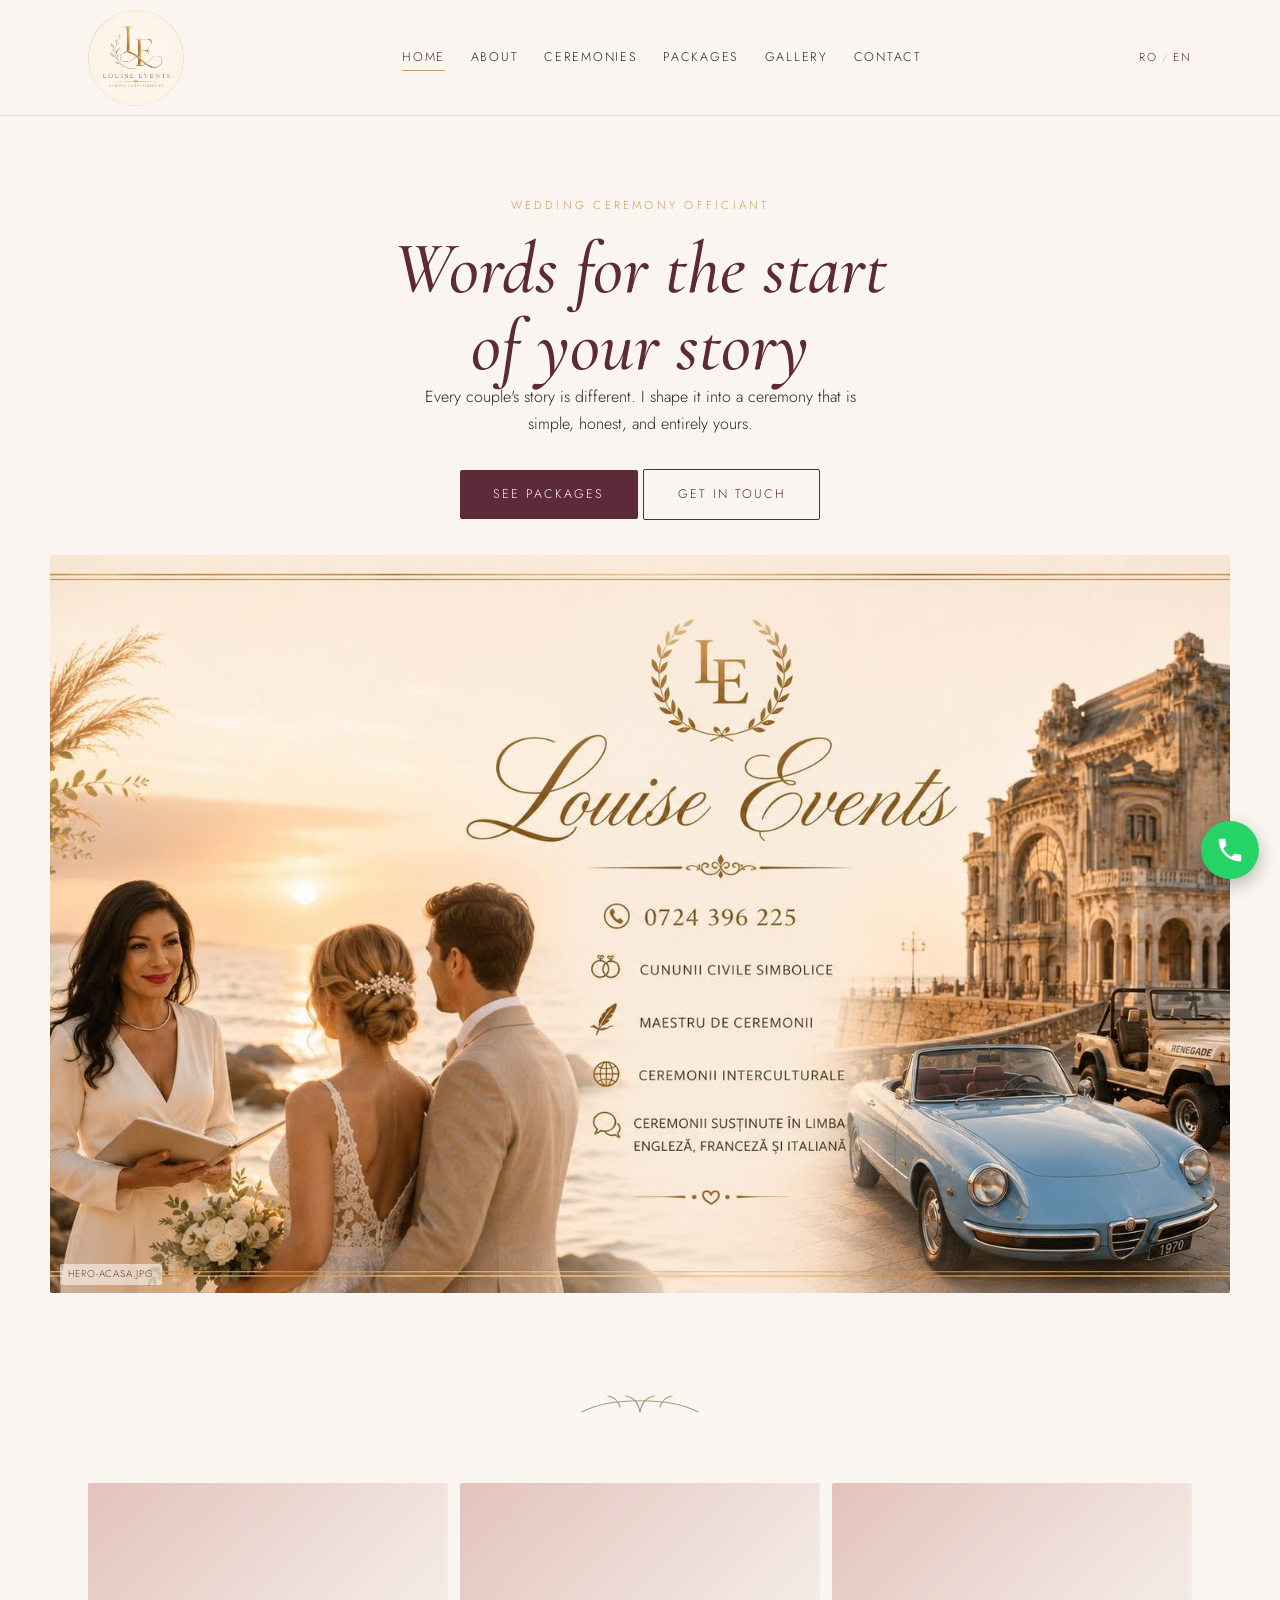
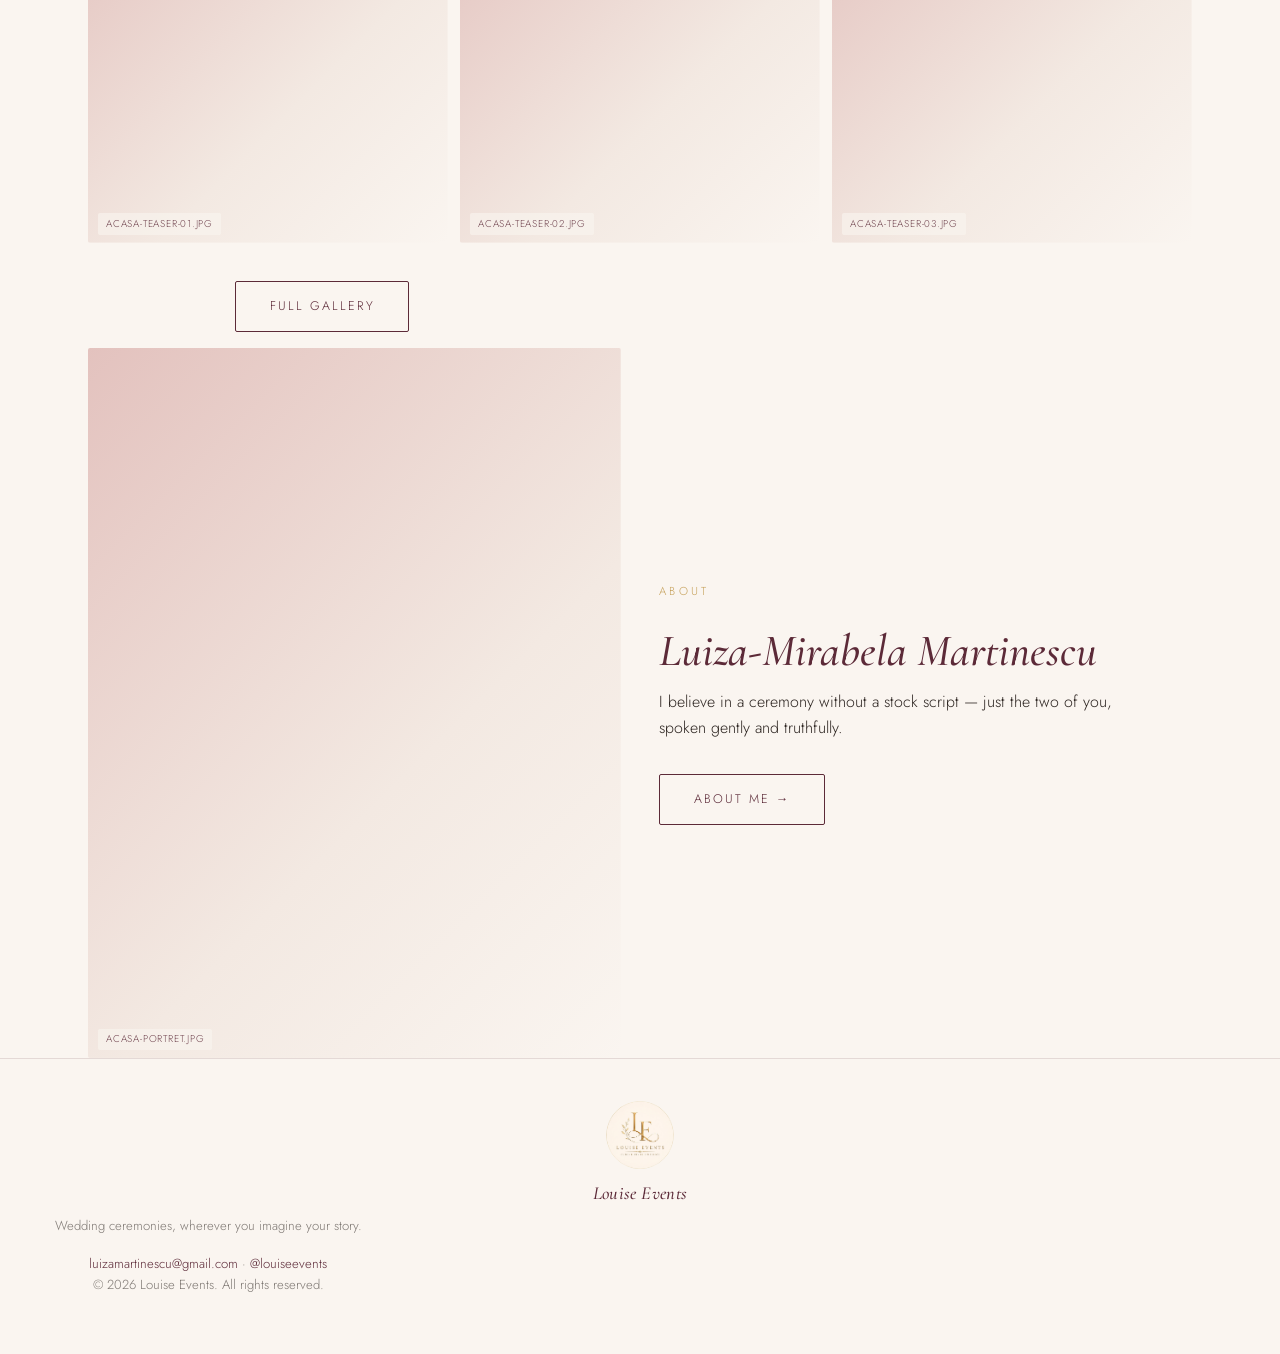
==== en/index.html @ 1252dd56 "Add files via upload first upload" ====
<!DOCTYPE html>
<html lang="en">
<head>
<meta charset="UTF-8">
<meta name="viewport" content="width=device-width, initial-scale=1.0">
<title>Louise Events — Wedding Ceremonies</title>
<meta name="description" content="Personalised wedding ceremonies, spoken from the heart — Louise Events.">
<link rel="stylesheet" href="../css/style.css">
</head>
<body>

<header class="site">
  <div class="nav-inner">
    <a class="logotype" href="index.html"><img src="../photos/louise-events-logo.jpg" alt="Louise Events" class="logo-mark"></a>
    <button class="nav-toggle" aria-label="Menu" aria-expanded="false">☰</button>
    <nav>
      <ul>
        <li><a class="active" href="index.html">Home</a></li>
        <li><a href="about.html">About</a></li>
        <li><a href="ceremonies.html">Ceremonies</a></li>
        <li><a href="packages.html">Packages</a></li>
        <li><a href="gallery.html">Gallery</a></li>
        <li><a href="contact.html">Contact</a></li>
      </ul>
    </nav>
    <div class="lang-switch"><a href="../index.html">RO</a><span>/</span><a href="index.html">EN</a></div>
  </div>
</header>

<main>
  <section class="hero wrap">
    <span class="eyebrow">Wedding Ceremony Officiant</span>
    <h1>Words for the start<br>of your story</h1>
    <p class="center">Every couple's story is different. I shape it into a ceremony that is simple, honest, and entirely yours.</p>
    <div>
      <a class="btn" href="packages.html">See packages</a>
      <a class="btn ghost" href="contact.html">Get in touch</a>
    </div>
    <div class="photo ratio-hero" data-slot="hero-acasa.jpg" style="background-image:url('../photos/hero-acasa.jpg'), var(--fallback-grad)"></div>
  </section>

  <div class="sprig" aria-hidden="true">
    <svg viewBox="0 0 120 40" fill="none" stroke="currentColor" stroke-width="1.2" stroke-linecap="round">
      <path d="M2 20 C 30 5, 90 5, 118 20"/>
      <path d="M60 20 C58 10 54 6 46 4"/>
      <path d="M60 20 C62 10 66 6 74 4"/>
      <path d="M40 15 C38 8 34 5 28 4"/>
      <path d="M80 15 C82 8 86 5 92 4"/>
    </svg>
  </div>

  <section class="wrap">
    <div class="gallery-grid">
      <div class="photo ratio-square" data-slot="acasa-teaser-01.jpg" style="background-image:url('../photos/acasa-teaser-01.jpg'), var(--fallback-grad)"></div>
      <div class="photo ratio-square" data-slot="acasa-teaser-02.jpg" style="background-image:url('../photos/acasa-teaser-02.jpg'), var(--fallback-grad)"></div>
      <div class="photo ratio-square" data-slot="acasa-teaser-03.jpg" style="background-image:url('../photos/acasa-teaser-03.jpg'), var(--fallback-grad)"></div>
    </div>
    <p class="center" style="margin-top:1.4rem"><a class="btn ghost" href="gallery.html">Full gallery</a></p>
  </section>

  <section class="wrap grid grid-2">
    <div class="photo ratio-tall" data-slot="acasa-portret.jpg" style="background-image:url('../photos/acasa-portret.jpg'), var(--fallback-grad)"></div>
    <div>
      <span class="eyebrow">About</span>
      <h2>Luiza-Mirabela Martinescu</h2>
      <p>I believe in a ceremony without a stock script — just the two of you, spoken gently and truthfully.</p>
      <a class="btn ghost" href="about.html">About me →</a>
    </div>
  </section>
</main>

<footer class="site">
  <img src="../photos/louise-events-logo.jpg" alt="Louise Events" class="logo-mark">
  <span class="logotype">Louise Events</span>
  <p>Wedding ceremonies, wherever you imagine your story.</p>
  <p class="contact-line"><a href="mailto:luizamartinescu@gmail.com">luizamartinescu@gmail.com</a> · <a href="https://www.facebook.com/profile.php?id=61591984422690" target="_blank" rel="noopener">@louiseevents</a></p>
  <p>© 2026 Louise Events. All rights reserved.</p>
</footer>

<script src="../js/nav.js"></script>
<a class="whatsapp-float" href="https://wa.me/40724396225?text=Hello!%20I%20would%20like%20to%20find%20out%20more%20about%20Louise%20Events%20ceremonies." target="_blank" rel="noopener" aria-label="Message on WhatsApp"><svg viewBox="0 0 24 24" fill="white" aria-hidden="true"><path d="M6.6 10.8c1.4 2.8 3.8 5.1 6.6 6.6l2.2-2.2c.3-.3.7-.4 1-.2 1.1.4 2.3.6 3.6.6.6 0 1 .4 1 1V20c0 .6-.4 1-1 1C10.6 21 3 13.4 3 4c0-.6.4-1 1-1h3.5c.6 0 1 .4 1 1 0 1.3.2 2.5.6 3.6.1.3 0 .7-.2 1L6.6 10.8z"/></svg></a>
</body>
</html>
---- css/style.css ----
/* ============================================================
   Luiza Mirabela — Ceremonii de nuntă
   Palette: ivory / blush / bordeaux wine / sage greenery / soft gold
   Type: Cormorant Garamond (display) + Jost (body)
   ============================================================ */

@import url('https://fonts.googleapis.com/css2?family=Cormorant+Garamond:ital,wght@0,400;0,500;0,600;1,400;1,500&family=Jost:wght@300;400;500&display=swap');

:root{
  --ivory:   #FAF5F0;
  --ivory-2: #F3E9E2;
  --blush:   #E3C2BE;
  --wine:    #5C2A38;
  --wine-2:  #7A3B4A;
  --sage:    #93A579;
  --gold:    #C6A15B;
  --ink:     #2C2420;
  --ink-60:  rgba(44,36,32,.6);

  --fallback-grad: linear-gradient(135deg, var(--blush) 0%, var(--ivory-2) 60%, var(--ivory) 100%);

  --max: 1180px;
  --gap: clamp(1.5rem, 3vw, 3rem);
}

*{ box-sizing:border-box; }
html{ scroll-behavior:smooth; }
body{
  margin:0;
  background:var(--ivory);
  color:var(--ink);
  font-family:'Jost', sans-serif;
  font-weight:300;
  line-height:1.65;
  -webkit-font-smoothing:antialiased;
}
img{ max-width:100%; display:block; }
a{ color:inherit; text-decoration:none; }

h1,h2,h3,.logotype{
  font-family:'Cormorant Garamond', serif;
  font-weight:500;
  color:var(--wine);
  margin:0;
}
h1{ font-size:clamp(2.6rem, 6vw, 4.6rem); font-style:italic; line-height:1.05; }
h2{ font-size:clamp(1.9rem, 4vw, 2.8rem); font-style:italic; }
h3{ font-size:clamp(1.3rem, 2.4vw, 1.6rem); font-style:italic; }

.eyebrow{
  display:block;
  font-family:'Jost', sans-serif;
  font-size:.72rem;
  letter-spacing:.28em;
  text-transform:uppercase;
  color:var(--gold);
  margin-bottom:.9rem;
}

p{ margin:0 0 1rem; max-width:52ch; }
.center p{ margin-left:auto; margin-right:auto; }

.wrap{ max-width:var(--max); margin:0 auto; padding:0 var(--gap); }
.center{ text-align:center; }

/* ---------- Nav ---------- */
header.site{
  position:sticky; top:0; z-index:50;
  background:rgba(250,245,240,.9);
  backdrop-filter:blur(6px);
  border-bottom:1px solid rgba(92,42,56,.12);
}
.nav-inner{
  max-width:var(--max); margin:0 auto; padding:.6rem var(--gap);
  display:flex; align-items:center; justify-content:space-between; gap:1rem;
}
.logotype{ font-size:1.5rem; font-style:italic; letter-spacing:.02em; }
.logotype .dot{ color:var(--gold); }
.logo-mark{
  display:block;
  height:52px; width:52px;
  border-radius:50%;
  object-fit:cover;
}
.nav-inner .logo-mark{
  height:96px; width:96px;
}
footer.site .logo-mark{ height:68px; width:68px; margin:0 auto .6rem; }

@media (max-width: 780px){
  .nav-inner .logo-mark{ height:64px; width:64px; }
}

nav ul{
  list-style:none; display:flex; gap:1.6rem; margin:0; padding:0;
  font-size:.78rem; letter-spacing:.14em; text-transform:uppercase;
}
nav a{ color:var(--ink); position:relative; padding-bottom:.2rem; }
nav a.active, nav a:hover{ color:var(--wine); }
nav a.active::after{
  content:''; position:absolute; left:0; right:0; bottom:-2px; height:1px; background:var(--gold);
}
.lang-switch{ font-size:.72rem; letter-spacing:.16em; color:var(--ink-60); white-space:nowrap; }
.lang-switch a{ color:var(--wine); }
.lang-switch span{ margin:0 .3em; opacity:.5; }

.nav-toggle{ display:none; background:none; border:0; font-size:1.4rem; color:var(--wine); cursor:pointer; }

@media (max-width: 780px){
  nav ul{
    position:fixed; inset:64px 0 auto 0; background:var(--ivory);
    flex-direction:column; gap:0; padding:.5rem 0; transform:translateY(-8px);
    opacity:0; pointer-events:none; transition:.25s ease; border-bottom:1px solid rgba(92,42,56,.12);
  }
  nav ul.open{ opacity:1; pointer-events:auto; transform:translateY(0); }
  nav li{ padding:.8rem var(--gap); border-top:1px solid rgba(92,42,56,.08); }
  .nav-toggle{ display:block; }
  .lang-switch{ display:none; }
}

/* ---------- Photo placeholder system ----------
   Drop the real file into /photos using the exact
   filename referenced in each page's inline style,
   e.g. background-image:url('../photos/hero-acasa.jpg')
   It will replace the soft gradient automatically —
   no HTML/CSS edits required.
------------------------------------------------- */
.photo{
  background:var(--fallback-grad);
  background-size:cover;
  background-position:center;
  border-radius:2px;
  position:relative;
  overflow:hidden;
}
.photo::after{
  content:attr(data-slot);
  position:absolute; left:.6rem; bottom:.5rem;
  font-size:.62rem; letter-spacing:.08em; text-transform:uppercase;
  color:var(--wine); background:rgba(250,245,240,.72);
  padding:.15rem .5rem; border-radius:2px; opacity:.85;
}
.photo.ratio-hero{ aspect-ratio: 16/10; }
.photo.ratio-tall{ aspect-ratio: 3/4; }
.photo.ratio-square{ aspect-ratio: 1/1; }
.photo.ratio-wide{ aspect-ratio: 16/9; }

/* ---------- Layout blocks ---------- */
section{ padding: clamp(3rem, 7vw, 6rem) 0; }
.section-tight{ padding: clamp(2rem, 4vw, 3rem) 0; }

.hero{
  display:grid; place-items:center; text-align:center;
  padding: clamp(3rem, 8vw, 5rem) 0 clamp(2rem, 5vw, 3rem);
}
.hero .photo{ width:100%; margin-top:2.2rem; }

.grid{ display:grid; gap:var(--gap); }
.grid-2{ grid-template-columns:1fr; }
.grid-3{ grid-template-columns:1fr; }
@media (min-width:720px){
  .grid-2{ grid-template-columns:1fr 1fr; align-items:center; }
  .grid-3{ grid-template-columns:repeat(3,1fr); }
}

.gallery-grid{
  display:grid; grid-template-columns:repeat(2,1fr); gap:.6rem;
}
@media (min-width:640px){ .gallery-grid{ grid-template-columns:repeat(3,1fr); gap:.8rem; } }
.gallery-grid .photo:nth-child(3n+1){ }

.card{
  background:var(--ivory-2);
  border:1px solid rgba(92,42,56,.12);
  padding: clamp(1.6rem, 3vw, 2.4rem);
  border-radius:3px;
}
.card h3{ margin-bottom:.5rem; }
.card ul{ margin:0 0 1.2rem; padding-left:1.15rem; }
.card ul li{ margin-bottom:.5rem; }
.card ul li::marker{ color:var(--gold); }
.card .price-note{ font-size:.78rem; color:var(--ink-60); letter-spacing:.04em; margin-top:1rem; }

.prose{ max-width:68ch; margin:0 auto; }
.prose p{ max-width:none; }
.lead{ font-family:'Cormorant Garamond', serif; font-style:italic; font-size:1.4rem; color:var(--wine); margin-bottom:1.2rem; }
.service-list{ list-style:none; padding:0; margin:0 0 1.5rem; }
.service-list li{ padding:.55rem 0; border-bottom:1px solid rgba(92,42,56,.1); }
.service-list li:last-child{ border-bottom:none; }
.closing-line{ font-family:'Cormorant Garamond', serif; font-style:italic; font-size:1.6rem; color:var(--wine); }

.btn{
  display:inline-block;
  font-family:'Jost', sans-serif; font-size:.78rem; letter-spacing:.16em; text-transform:uppercase;
  color:var(--ivory); background:var(--wine);
  padding:.9rem 2.1rem; border-radius:2px; margin-top:1rem;
  transition:background .2s ease;
}
.btn:hover{ background:var(--wine-2); }
.btn.ghost{ background:transparent; color:var(--wine); border:1px solid var(--wine); }

/* ---------- Signature divider: single-line botanical sprig ---------- */
.sprig{
  display:flex; justify-content:center; margin: clamp(2rem,5vw,3.2rem) 0;
  color:var(--sage);
}
.sprig svg{ width:120px; height:auto; }

/* ---------- WhatsApp floating button ---------- */
.whatsapp-float{
  position:fixed; right:1.3rem; bottom:1.3rem; z-index:80;
  display:flex; align-items:center; justify-content:center;
  width:58px; height:58px; border-radius:50%;
  background:#25D366; box-shadow:0 6px 18px rgba(0,0,0,.28);
  transition:transform .2s ease;
}
.whatsapp-float:hover{ transform:scale(1.07); }
.whatsapp-float svg{ width:30px; height:30px; }

/* ---------- Contact form result message ---------- */
.form-result{
  margin-top:1rem; font-size:.9rem;
  min-height:1.2em;
}
.form-result[data-state="ok"]{ color:var(--sage); }
.form-result[data-state="err"]{ color:#a03b3b; }
.form-result[data-state="sending"]{ color:var(--ink-60); }

/* ---------- Footer ---------- */
footer.site{
  border-top:1px solid rgba(92,42,56,.14);
  padding: 2.6rem 0; text-align:center;
  font-size:.82rem; color:var(--ink-60);
}
footer.site .logotype{ font-size:1.15rem; margin-bottom:.4rem; display:block; }
footer.site a{ color:var(--wine); }
footer.site .contact-line{ margin:.6rem 0 0; }

/* Accessibility */
a:focus-visible, button:focus-visible{ outline:2px solid var(--gold); outline-offset:2px; }
@media (prefers-reduced-motion: reduce){
  html{ scroll-behavior:auto; }
  .btn{ transition:none; }
}
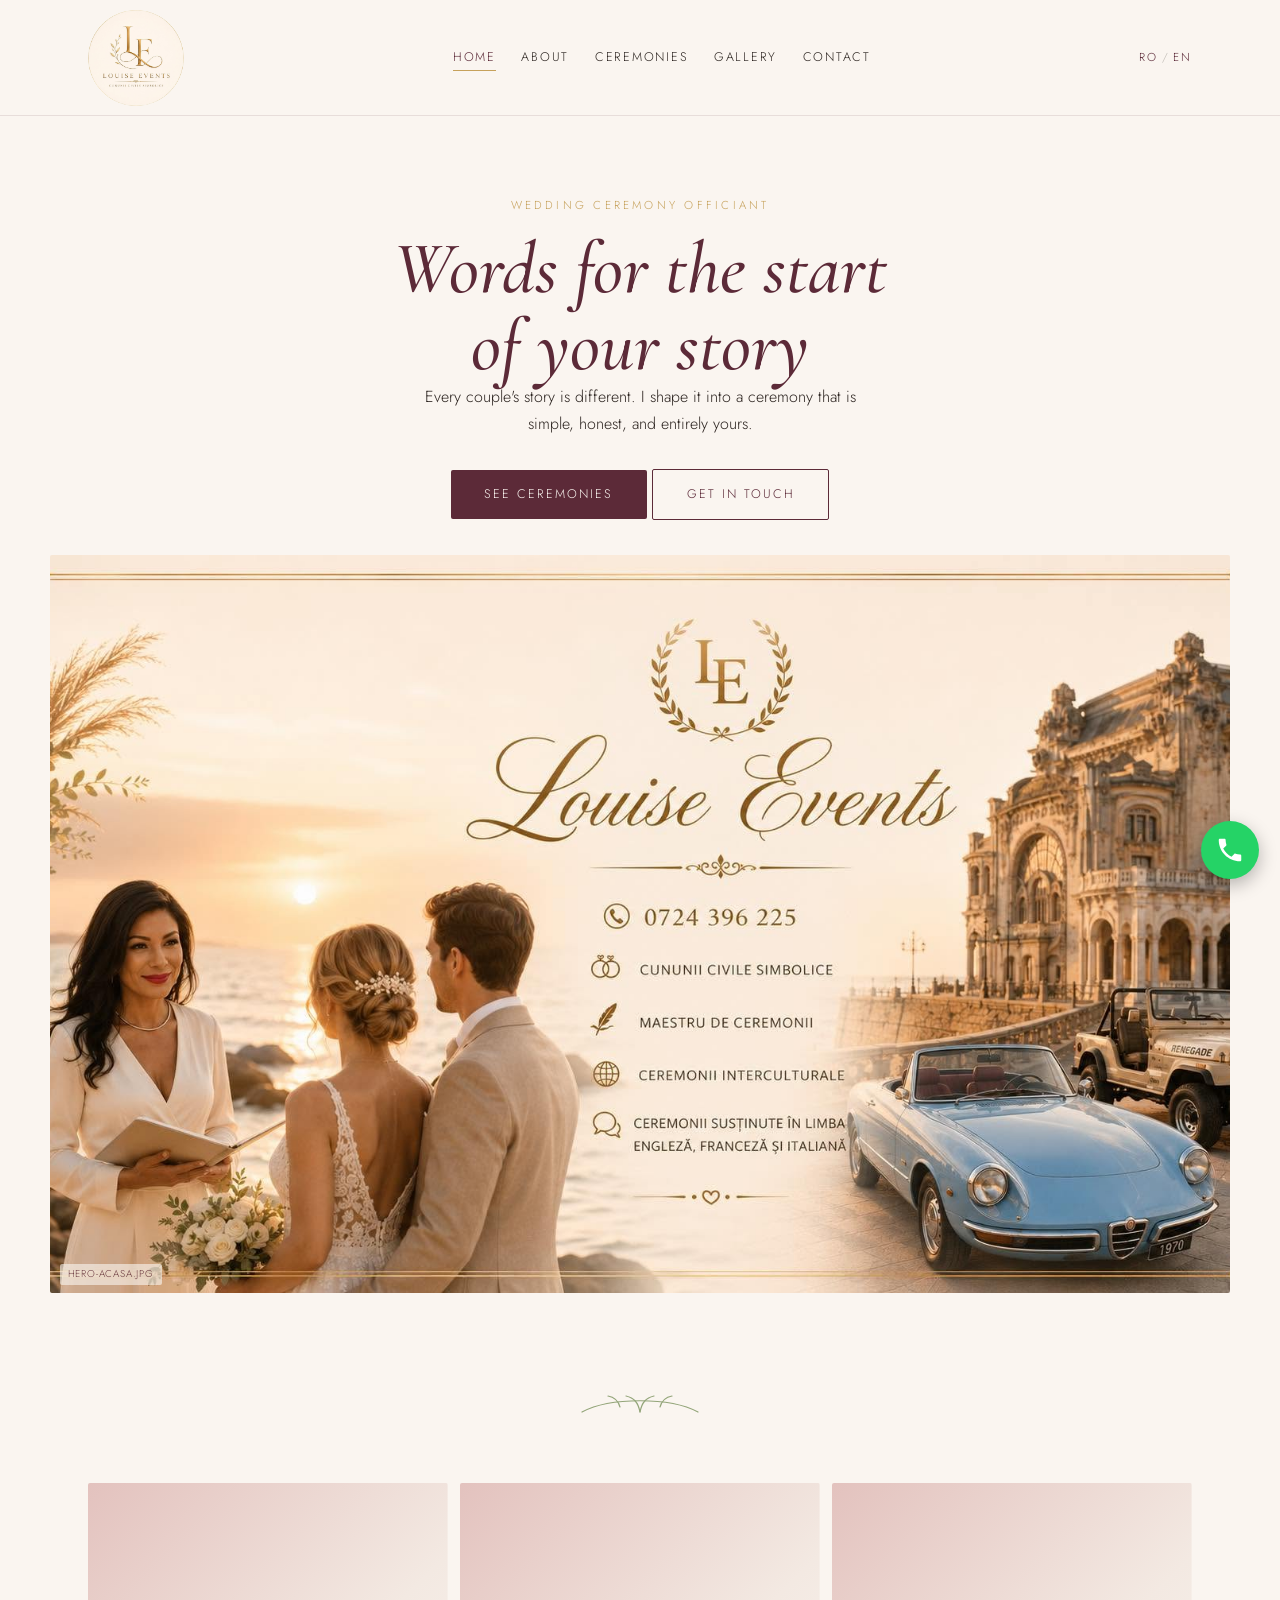
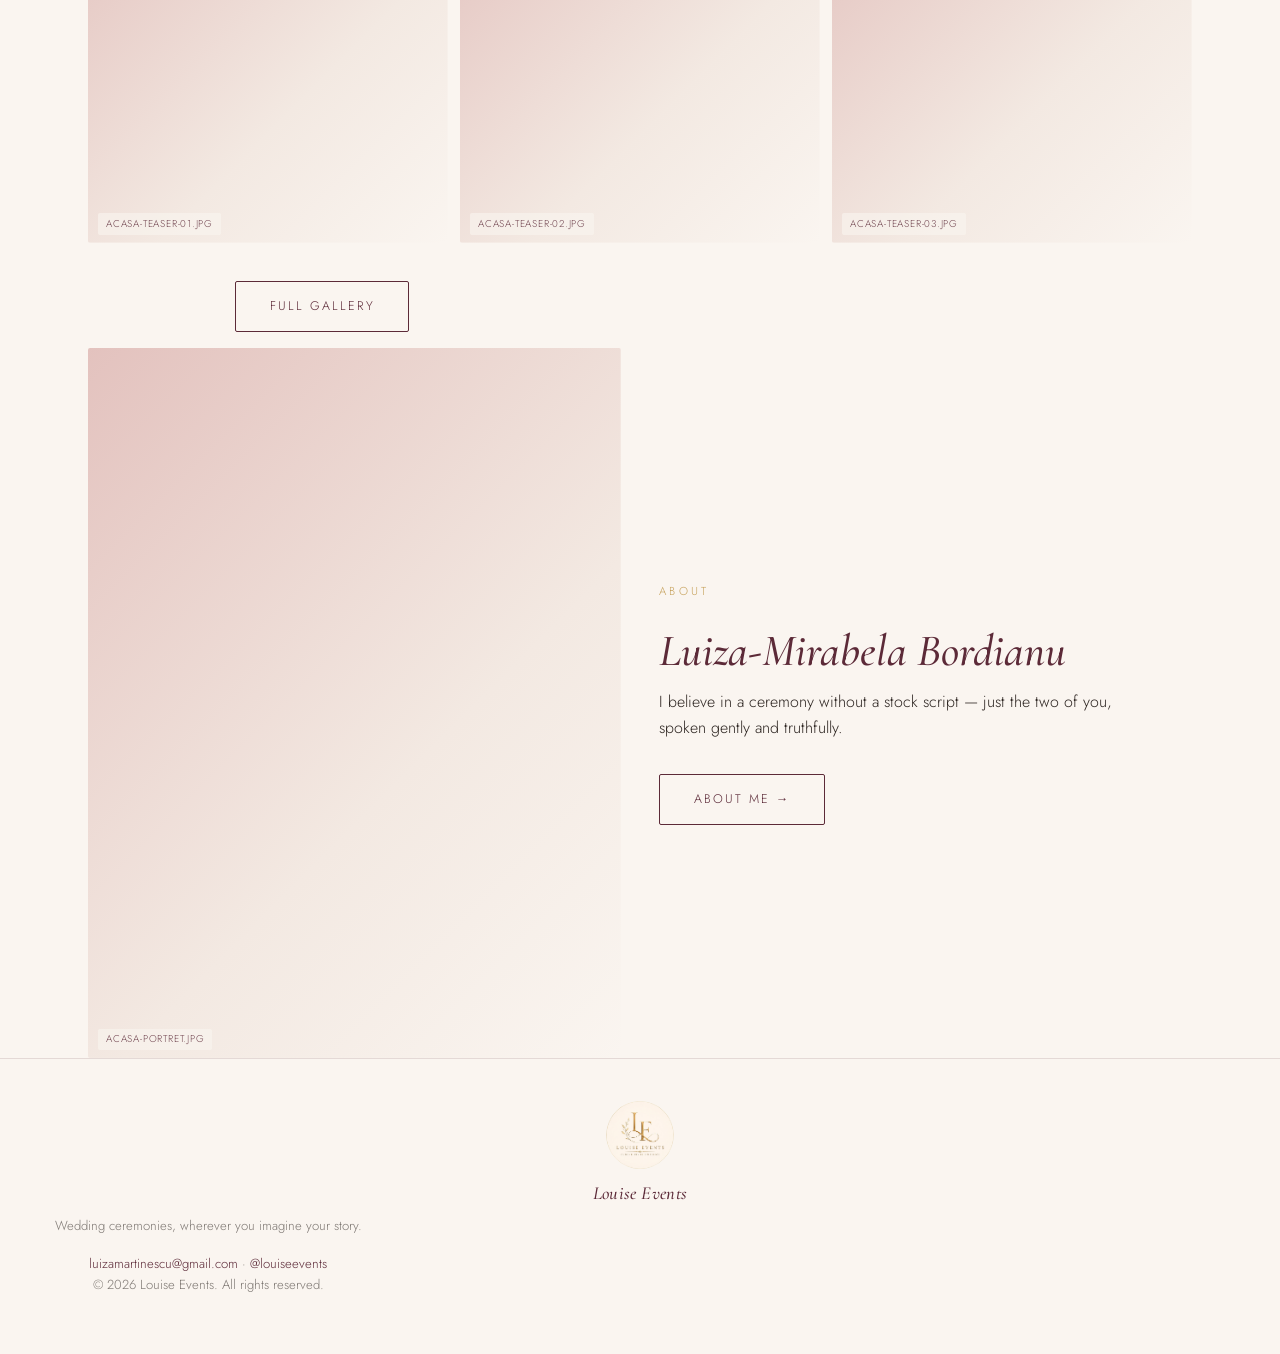
==== commit 570de59f: "am schimbat pagina de ceremonii" ====
--- a/en/index.html
+++ b/en/index.html
@@ -18,7 +18,6 @@
         <li><a class="active" href="index.html">Home</a></li>
         <li><a href="about.html">About</a></li>
         <li><a href="ceremonies.html">Ceremonies</a></li>
-        <li><a href="packages.html">Packages</a></li>
         <li><a href="gallery.html">Gallery</a></li>
         <li><a href="contact.html">Contact</a></li>
       </ul>
@@ -33,7 +32,7 @@
     <h1>Words for the start<br>of your story</h1>
     <p class="center">Every couple's story is different. I shape it into a ceremony that is simple, honest, and entirely yours.</p>
     <div>
-      <a class="btn" href="packages.html">See packages</a>
+      <a class="btn" href="ceremonies.html">See ceremonies</a>
       <a class="btn ghost" href="contact.html">Get in touch</a>
     </div>
     <div class="photo ratio-hero" data-slot="hero-acasa.jpg" style="background-image:url('../photos/hero-acasa.jpg'), var(--fallback-grad)"></div>
@@ -62,7 +61,7 @@
     <div class="photo ratio-tall" data-slot="acasa-portret.jpg" style="background-image:url('../photos/acasa-portret.jpg'), var(--fallback-grad)"></div>
     <div>
       <span class="eyebrow">About</span>
-      <h2>Luiza-Mirabela Martinescu</h2>
+      <h2>Luiza-Mirabela Bordianu</h2>
       <p>I believe in a ceremony without a stock script — just the two of you, spoken gently and truthfully.</p>
       <a class="btn ghost" href="about.html">About me →</a>
     </div>
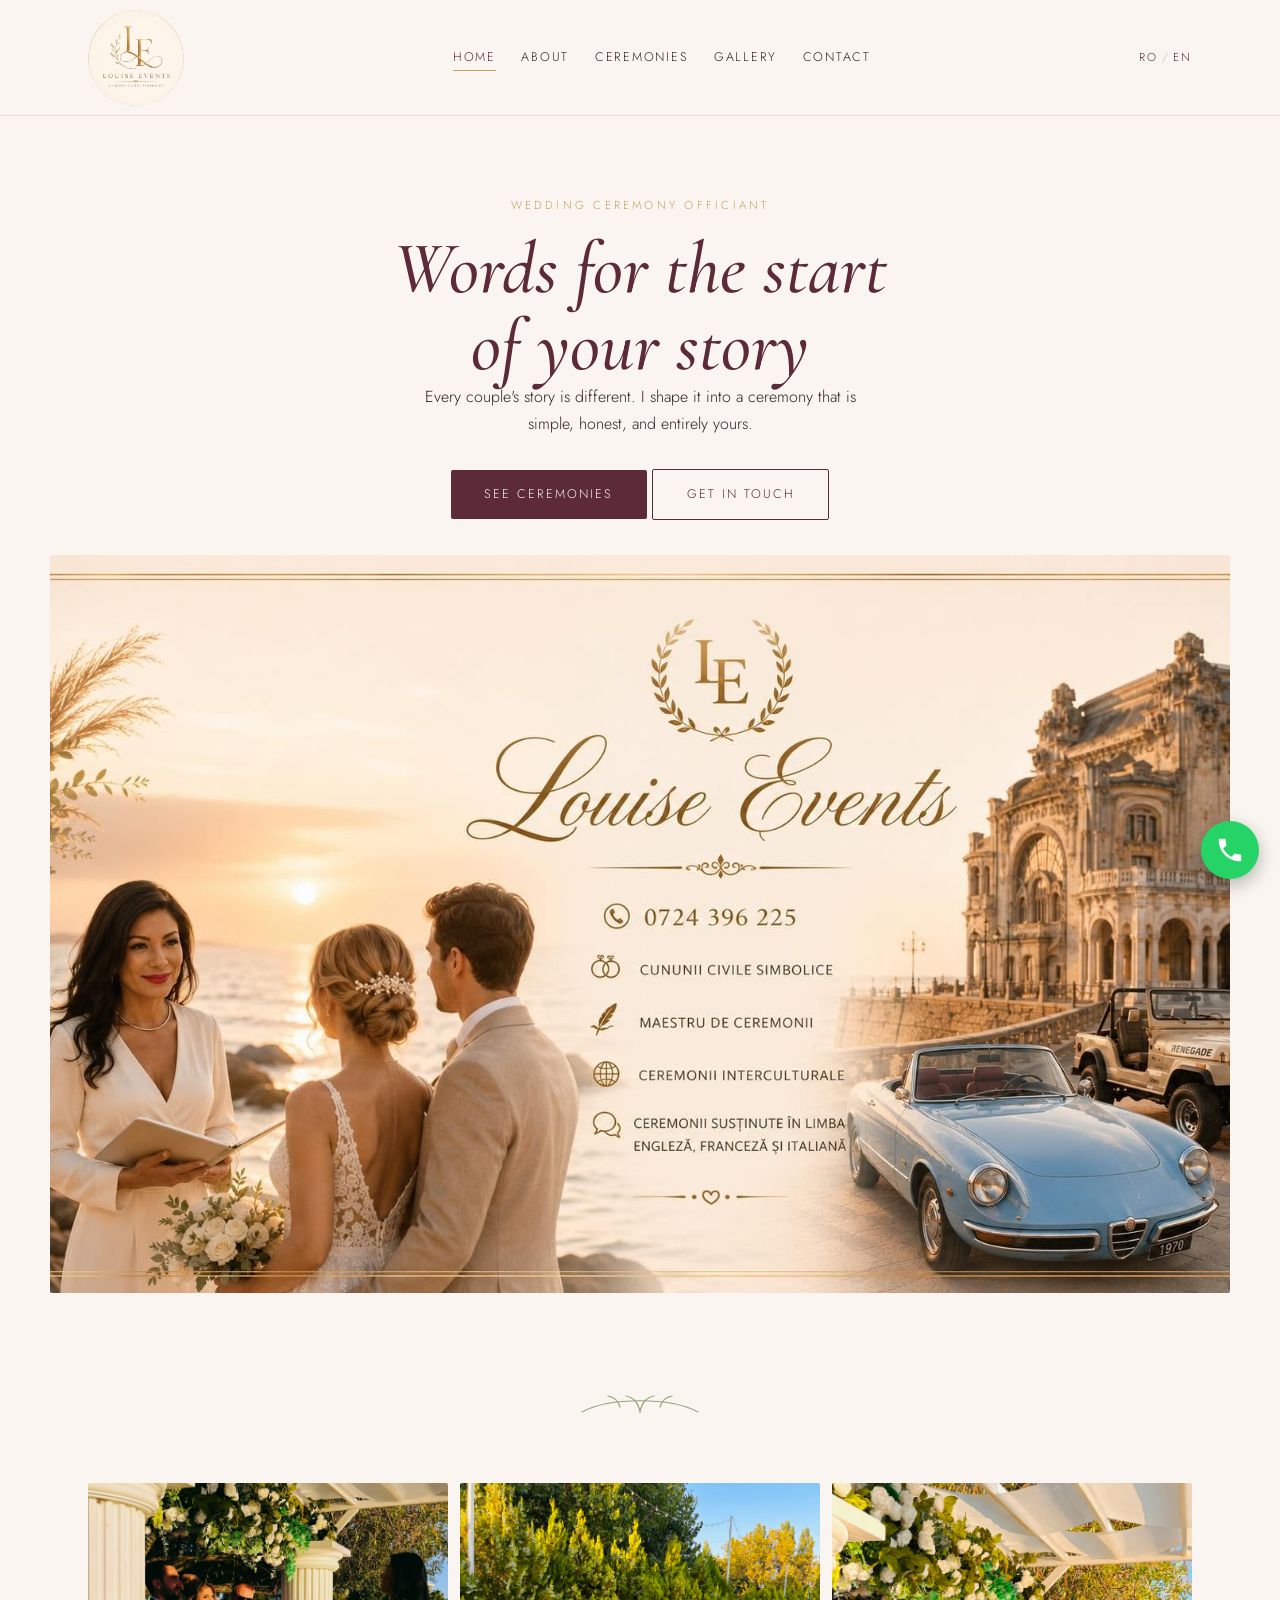
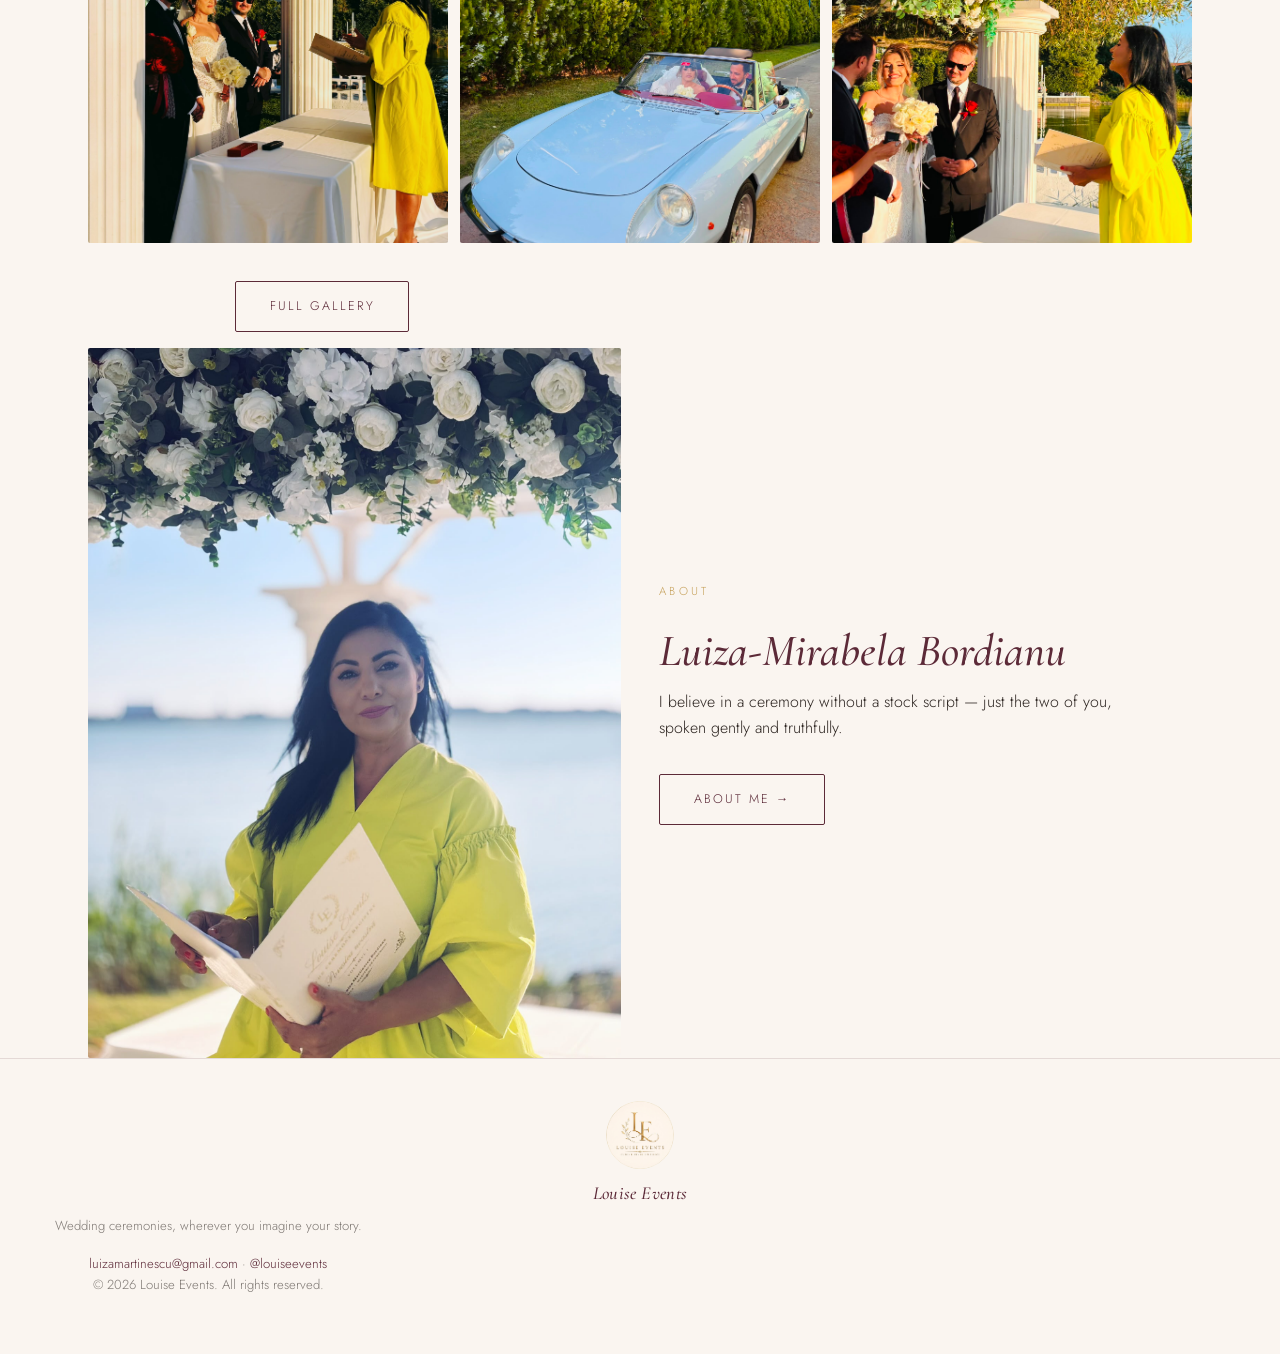
==== commit 75fe664e: "11" ====
--- a/en/index.html
+++ b/en/index.html
@@ -35,7 +35,7 @@
       <a class="btn" href="ceremonies.html">See ceremonies</a>
       <a class="btn ghost" href="contact.html">Get in touch</a>
     </div>
-    <div class="photo ratio-hero" data-slot="hero-acasa.jpg" style="background-image:url('../photos/hero-acasa.jpg'), var(--fallback-grad)"></div>
+    <div class="photo ratio-hero" data-slot="hero-acasa.jpg" data-full="../photos/hero-acasa.jpg" style="background-image:url('../photos/hero-acasa.jpg'), var(--fallback-grad)"></div>
   </section>
 
   <div class="sprig" aria-hidden="true">
@@ -50,15 +50,15 @@
 
   <section class="wrap">
     <div class="gallery-grid">
-      <div class="photo ratio-square" data-slot="acasa-teaser-01.jpg" style="background-image:url('../photos/acasa-teaser-01.jpg'), var(--fallback-grad)"></div>
-      <div class="photo ratio-square" data-slot="acasa-teaser-02.jpg" style="background-image:url('../photos/acasa-teaser-02.jpg'), var(--fallback-grad)"></div>
-      <div class="photo ratio-square" data-slot="acasa-teaser-03.jpg" style="background-image:url('../photos/acasa-teaser-03.jpg'), var(--fallback-grad)"></div>
+      <div class="photo ratio-square" data-slot="acasa-teaser-01.jpg" data-full="../photos/acasa-teaser-01.jpg" style="background-image:url('../photos/acasa-teaser-01.jpg'), var(--fallback-grad)"></div>
+      <div class="photo ratio-square" data-slot="acasa-teaser-02.jpg" data-full="../photos/acasa-teaser-02.jpg" style="background-image:url('../photos/acasa-teaser-02.jpg'), var(--fallback-grad)"></div>
+      <div class="photo ratio-square" data-slot="acasa-teaser-03.jpg" data-full="../photos/acasa-teaser-03.jpg" style="background-image:url('../photos/acasa-teaser-03.jpg'), var(--fallback-grad)"></div>
     </div>
     <p class="center" style="margin-top:1.4rem"><a class="btn ghost" href="gallery.html">Full gallery</a></p>
   </section>
 
   <section class="wrap grid grid-2">
-    <div class="photo ratio-tall" data-slot="acasa-portret.jpg" style="background-image:url('../photos/acasa-portret.jpg'), var(--fallback-grad)"></div>
+    <div class="photo ratio-tall" data-slot="acasa-portret.jpg" data-full="../photos/acasa-portret.jpg" style="background-image:url('../photos/acasa-portret.jpg'), var(--fallback-grad)"></div>
     <div>
       <span class="eyebrow">About</span>
       <h2>Luiza-Mirabela Bordianu</h2>
@@ -77,6 +77,7 @@
 </footer>
 
 <script src="../js/nav.js"></script>
+<script src="../js/lightbox.js"></script>
 <a class="whatsapp-float" href="https://wa.me/40724396225?text=Hello!%20I%20would%20like%20to%20find%20out%20more%20about%20Louise%20Events%20ceremonies." target="_blank" rel="noopener" aria-label="Message on WhatsApp"><svg viewBox="0 0 24 24" fill="white" aria-hidden="true"><path d="M6.6 10.8c1.4 2.8 3.8 5.1 6.6 6.6l2.2-2.2c.3-.3.7-.4 1-.2 1.1.4 2.3.6 3.6.6.6 0 1 .4 1 1V20c0 .6-.4 1-1 1C10.6 21 3 13.4 3 4c0-.6.4-1 1-1h3.5c.6 0 1 .4 1 1 0 1.3.2 2.5.6 3.6.1.3 0 .7-.2 1L6.6 10.8z"/></svg></a>
 </body>
 </html>
--- a/css/style.css
+++ b/css/style.css
@@ -133,17 +133,31 @@
   position:relative;
   overflow:hidden;
 }
-.photo::after{
-  content:attr(data-slot);
-  position:absolute; left:.6rem; bottom:.5rem;
-  font-size:.62rem; letter-spacing:.08em; text-transform:uppercase;
-  color:var(--wine); background:rgba(250,245,240,.72);
-  padding:.15rem .5rem; border-radius:2px; opacity:.85;
-}
-.photo.ratio-hero{ aspect-ratio: 16/10; }
-.photo.ratio-tall{ aspect-ratio: 3/4; }
-.photo.ratio-square{ aspect-ratio: 1/1; }
-.photo.ratio-wide{ aspect-ratio: 16/9; }
+.photo.ratio-hero, .video-embed.ratio-hero{ aspect-ratio: 16/10; }
+.photo.ratio-tall, .video-embed.ratio-tall{ aspect-ratio: 3/4; }
+.photo.ratio-square, .video-embed.ratio-square{ aspect-ratio: 1/1; }
+.photo.ratio-wide, .video-embed.ratio-wide{ aspect-ratio: 16/9; }
+.video-embed.ratio-vertical{ aspect-ratio: 9/16; }
+
+/* ---------- Video embed (YouTube / Vimeo), same sizing system as photos ---------- */
+.video-embed{
+  aspect-ratio: 16/9;
+  position:relative;
+  overflow:hidden;
+  border-radius:2px;
+  background:#111;
+}
+.video-embed iframe{
+  position:absolute; inset:0;
+  width:100%; height:100%;
+  border:0;
+}
+.video-embed video{
+  position:absolute; inset:0;
+  width:100%; height:100%;
+  object-fit:contain;
+  background:#000;
+}
 
 /* ---------- Layout blocks ---------- */
 section{ padding: clamp(3rem, 7vw, 6rem) 0; }
@@ -189,6 +203,37 @@
 .service-list li:last-child{ border-bottom:none; }
 .closing-line{ font-family:'Cormorant Garamond', serif; font-style:italic; font-size:1.6rem; color:var(--wine); }
 
+.car-options{ margin:1.6rem 0 2rem; }
+.car-options-label{
+  font-size:.78rem; letter-spacing:.14em; text-transform:uppercase;
+  color:var(--wine-2); margin-bottom:.9rem; display:block;
+}
+.car-options-grid{ display:grid; grid-template-columns:1fr; gap:1.2rem; }
+@media (min-width:600px){ .car-options-grid{ grid-template-columns:1fr 1fr; } }
+.car-caption{
+  text-align:center; margin-top:.6rem; font-size:.85rem; color:var(--ink-60);
+}
+
+[data-full]{ cursor:zoom-in; }
+
+.lightbox-overlay{
+  position:fixed; inset:0; z-index:200;
+  background:rgba(20,14,12,.9);
+  display:flex; align-items:center; justify-content:center;
+  padding:4vh 4vw; cursor:zoom-out;
+  opacity:0; pointer-events:none;
+  transition:opacity .2s ease;
+}
+.lightbox-overlay.open{ opacity:1; pointer-events:auto; }
+.lightbox-overlay img{
+  max-width:100%; max-height:92vh;
+  border-radius:3px;
+  box-shadow:0 20px 60px rgba(0,0,0,.5);
+}
+@media (prefers-reduced-motion: reduce){
+  .lightbox-overlay{ transition:none; }
+}
+
 .btn{
   display:inline-block;
   font-family:'Jost', sans-serif; font-size:.78rem; letter-spacing:.16em; text-transform:uppercase;
